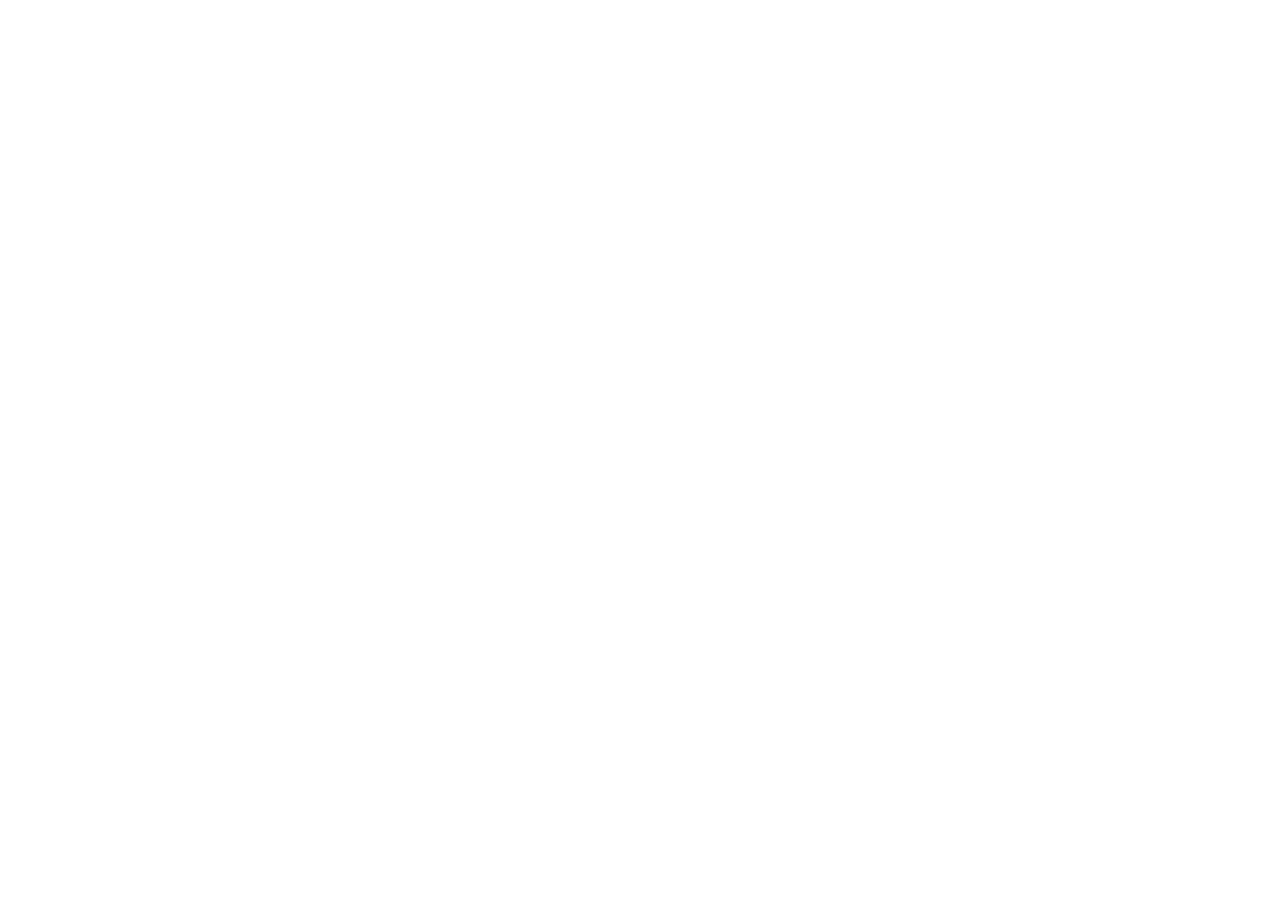
==== index.html @ 31e3a49a "first commit" ====
<!DOCTYPE html>
<html lang="en">
  <head>
    <meta charset="UTF-8" />
    <meta http-equiv="X-UA-Compatible" content="IE=edge" />
    <meta name="viewport" content="width=device-width, initial-scale=1.0" />
    <title>Document</title>
  </head>
  <body></body>
</html>
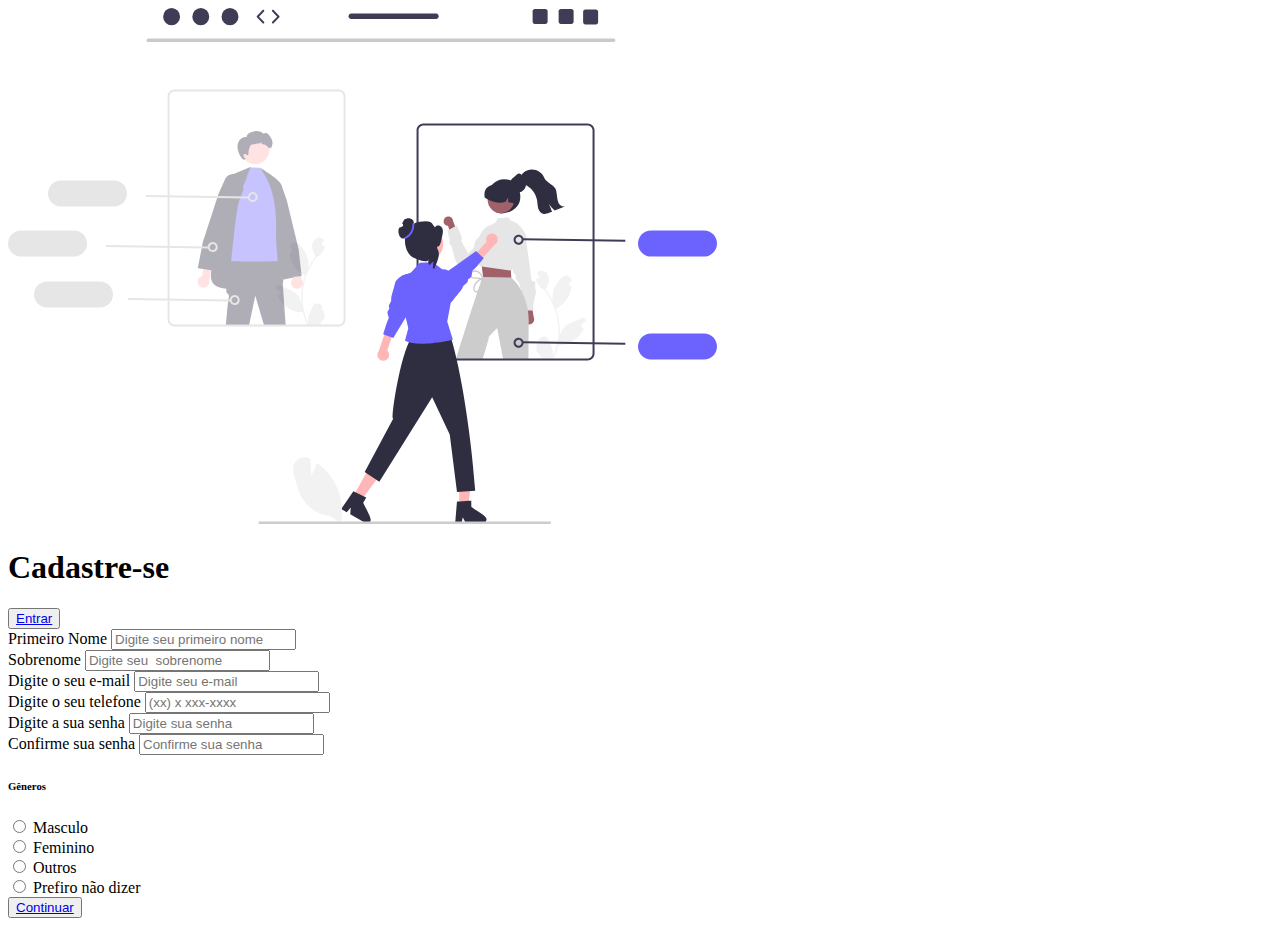
==== commit 79070968: "Finalização da Estrutura HTML" ====
--- a/index.html
+++ b/index.html
@@ -1,10 +1,132 @@
 <!DOCTYPE html>
-<html lang="en">
+<html lang="pt-br">
   <head>
     <meta charset="UTF-8" />
     <meta http-equiv="X-UA-Compatible" content="IE=edge" />
     <meta name="viewport" content="width=device-width, initial-scale=1.0" />
-    <title>Document</title>
+    <link rel="stylesheet" href="css/style.css" />
+    <title>Form</title>
   </head>
-  <body></body>
+  <body>
+    <div class="container">
+      <div class="form-image">
+        <img src="img/undraw_shopping_re_hdd9.svg" />
+      </div>
+
+      <div class="form">
+        <form action="#">
+          <div class="form-header">
+            <div class="title">
+              <h1>Cadastre-se</h1>
+            </div>
+
+            <div class="login-button">
+              <button><a href="#">Entrar</a></button>
+            </div>
+          </div>
+
+          <div class="input-group">
+            <div class="input-box">
+              <label for="firstname">Primeiro Nome</label>
+              <input
+                id="firstname"
+                type="text"
+                name="fistname"
+                placeholder="Digite seu primeiro nome"
+                required
+              />
+            </div>
+
+            <div class="input-box">
+              <label for="lastname">Sobrenome</label>
+              <input
+                id="lastname"
+                type="text"
+                name="lastname"
+                placeholder="Digite seu  sobrenome"
+                required
+              />
+            </div>
+
+            <div class="input-box">
+              <label for="email">Digite o seu e-mail </label>
+              <input
+                id="email"
+                type="text"
+                name="email"
+                placeholder="Digite seu e-mail"
+                required
+              />
+              
+              
+            <div class="input-box">
+              <label for="number">Digite o seu telefone </label>
+              <input
+                id="number"
+                type="tel"
+                name="number"
+                placeholder="(xx) x xxx-xxxx"
+                required
+              />
+
+              <div class="input-box">
+                <label for="password">Digite a sua senha</label>
+                <input
+                  id="password"
+                  type="password"
+                  name="password"
+                  placeholder="Digite sua senha "
+                  required
+                />
+              
+                
+              <div class="input-box">
+                <label for="confirm-password">Confirme  sua senha</label>
+                <input
+                  id="confirm-password"
+                  type="confirm-password"
+                  name="confirm-password"
+                  placeholder="Confirme sua senha "
+                  required
+                />
+            </div>
+          </div>
+
+          <div class="gender-inputs">
+            <div class="gender-title">
+              <h6>Gêneros</h6>
+            </div>
+
+            <div class="gender-group">
+             <div class="gender-input">
+              <input type="radio" id="male" name="gender">
+              <label for="male">Masculo</label>
+             </div>
+
+             <div class="gender-input">
+              <input type="radio" id="female" name="gender">
+              <label for="male">Feminino</label>
+             </div>
+
+             <div class="gender-input">
+              <input type="radio" id="others" name="gender">
+              <label for="others">Outros</label>
+             </div>
+
+             <div class="gender-input">
+              <input type="radio" id="none" name="gender">
+              <label for="none">Prefiro não dizer</label>
+             </div>
+
+            </div>
+          </div>
+
+          <div class="continue-button">
+            <button><a href="#">Continuar</a></button>
+          </div>
+
+        </form>
+      </div>
+    </div>
+  </body>
 </html>
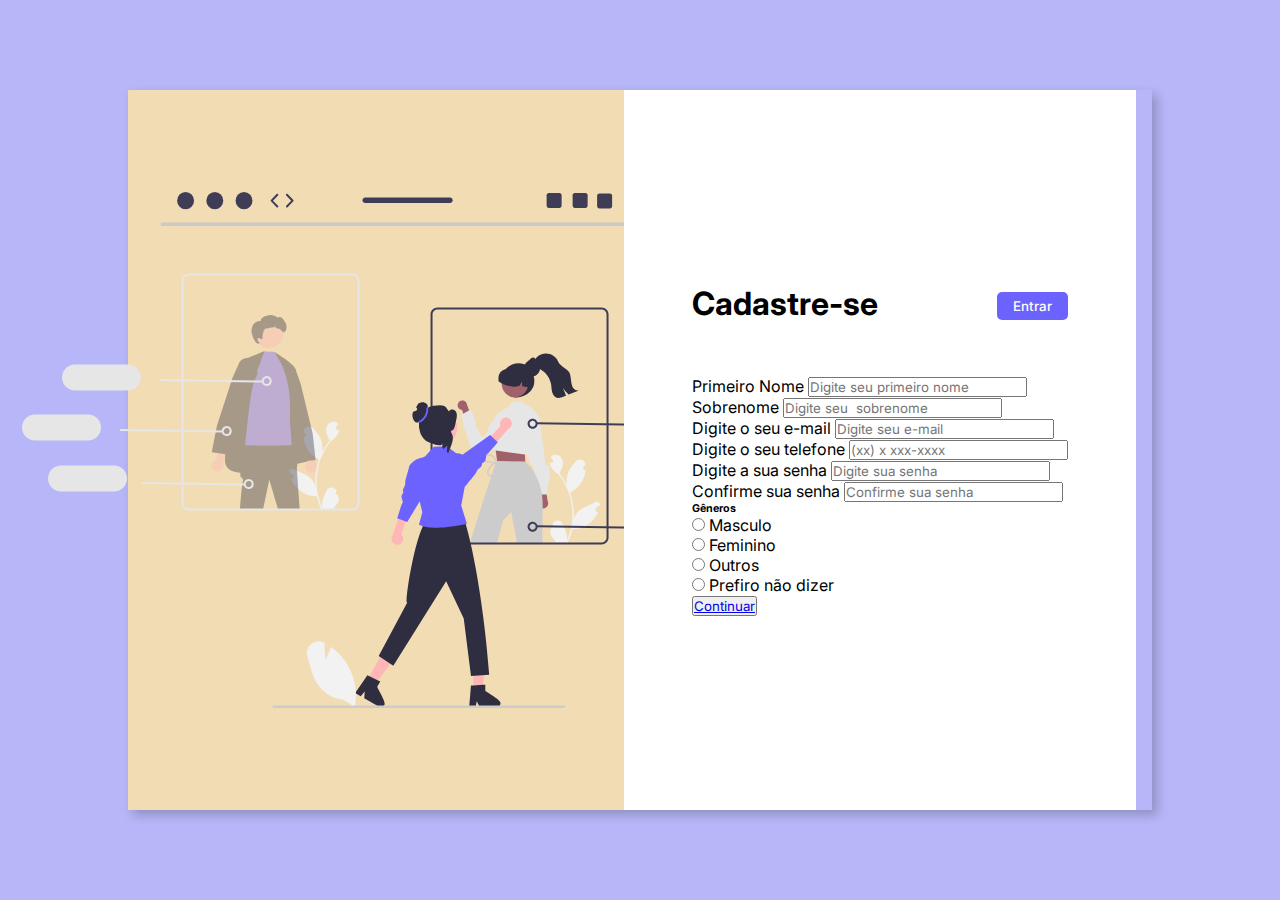
==== commit dffd78d0: "Estilização do background e Form image e alguns botões" ====
--- a/index.html
+++ b/index.html
@@ -124,7 +124,8 @@
           <div class="continue-button">
             <button><a href="#">Continuar</a></button>
           </div>
-
+          
+         
         </form>
       </div>
     </div>
--- a/css/style.css
+++ b/css/style.css
@@ -0,0 +1,84 @@
+@import url('https://fonts.googleapis.com/css2?family=Inter:wght@100&display=swap');
+
+*{
+      padding:0;
+      margin:0;
+      box-sizing: border-box;
+      font-family:'Inter', sans-serif ;
+}
+
+body{
+      width: 100%;
+      height: 100vh;
+      display: flex;
+      justify-content: center;
+      align-items: center;
+      background:#0c0ce94d ;
+}
+
+.container{
+      width: 80%;
+      height: 80vh;
+      display: flex;
+      box-shadow: 5px 5px 10px rgba(0,0,0, .212);     
+}
+
+.form-image{
+      width: 50%;
+      display: flex;
+      justify-content: center;
+      align-items: center;
+      background-color: #fde3a7d7;
+      padding:1rem;
+}
+
+.form-image{
+      width:31rem ;
+}
+
+.form{
+      width: 50%;
+      display: flex;
+      justify-content: center;
+      align-items: center;
+      flex-direction:column;
+      background-color: #fff;
+      padding: 3rem;
+}
+
+.form-header{
+      margin-bottom: 3rem;
+      display: flex;
+      justify-content: space-between;
+}
+
+.login-button{
+      display: flex;
+      align-items: center;
+}
+
+.login-button button{
+      border: none;
+      background-color: #6c63ff;
+      padding: 0.4rem 1rem;
+      border-radius: 5px;
+      cursor:pointer;
+}
+
+.login-button button:hover{
+      background-color:#6b63fff1 ;
+}
+
+.login-button button a{
+      text-decoration: none;
+      font-weight:500;
+      color: #fff;
+}
+
+.form-header h1::after{
+      content: '';
+      display: block;
+      width: 5rem;
+      height: 0.3rem;
+      background-color: ;
+}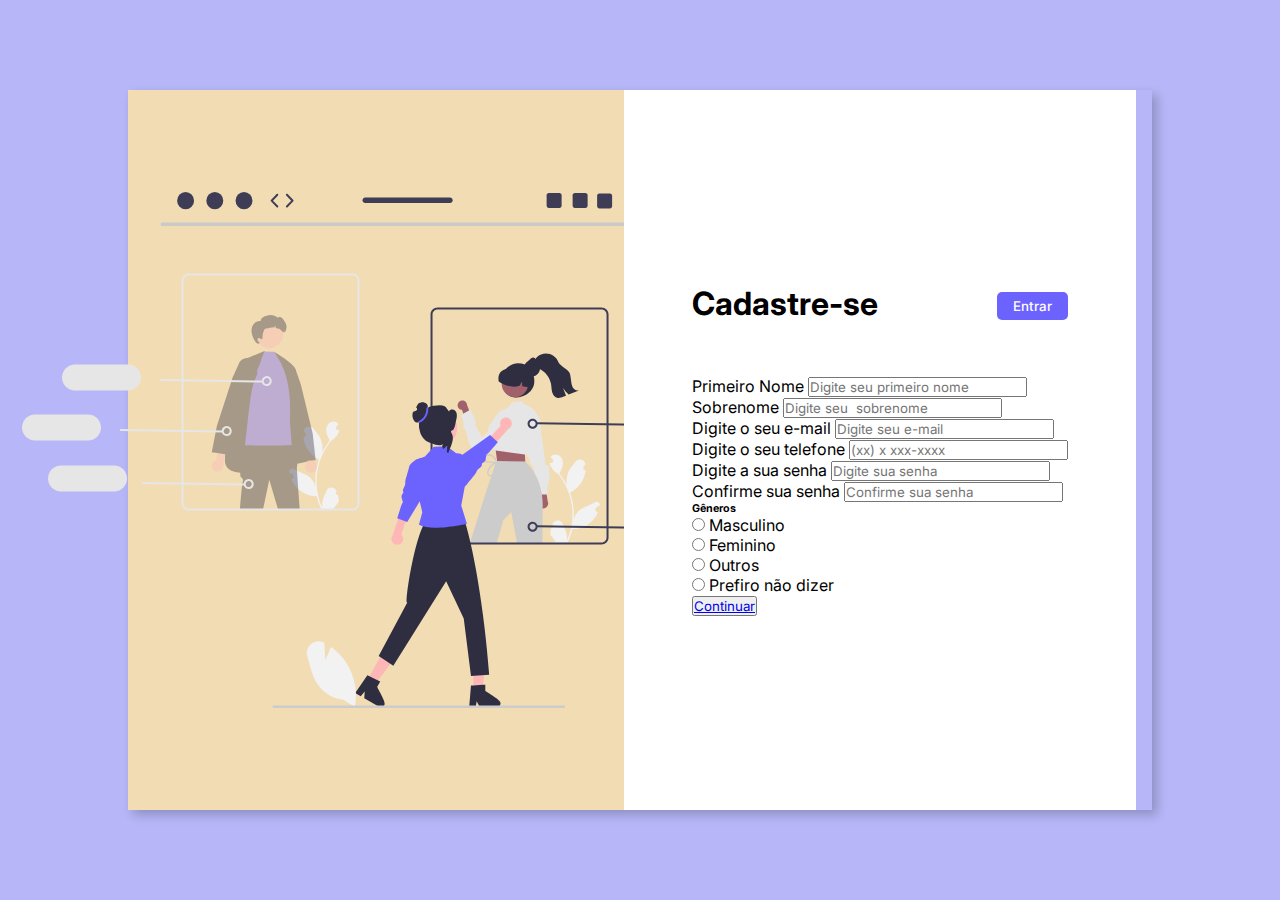
==== commit cc871692: "Alteração do nome de identificação de gênero que estava errado." ====
--- a/index.html
+++ b/index.html
@@ -86,7 +86,7 @@
                   id="confirm-password"
                   type="confirm-password"
                   name="confirm-password"
-                  placeholder="Confirme sua senha "
+                  placeholder="Confirme sua senha"
                   required
                 />
             </div>
@@ -100,12 +100,12 @@
             <div class="gender-group">
              <div class="gender-input">
               <input type="radio" id="male" name="gender">
-              <label for="male">Masculo</label>
+              <label for="male">Masculino</label>
              </div>
 
              <div class="gender-input">
               <input type="radio" id="female" name="gender">
-              <label for="male">Feminino</label>
+              <label for="female">Feminino</label>
              </div>
 
              <div class="gender-input">
